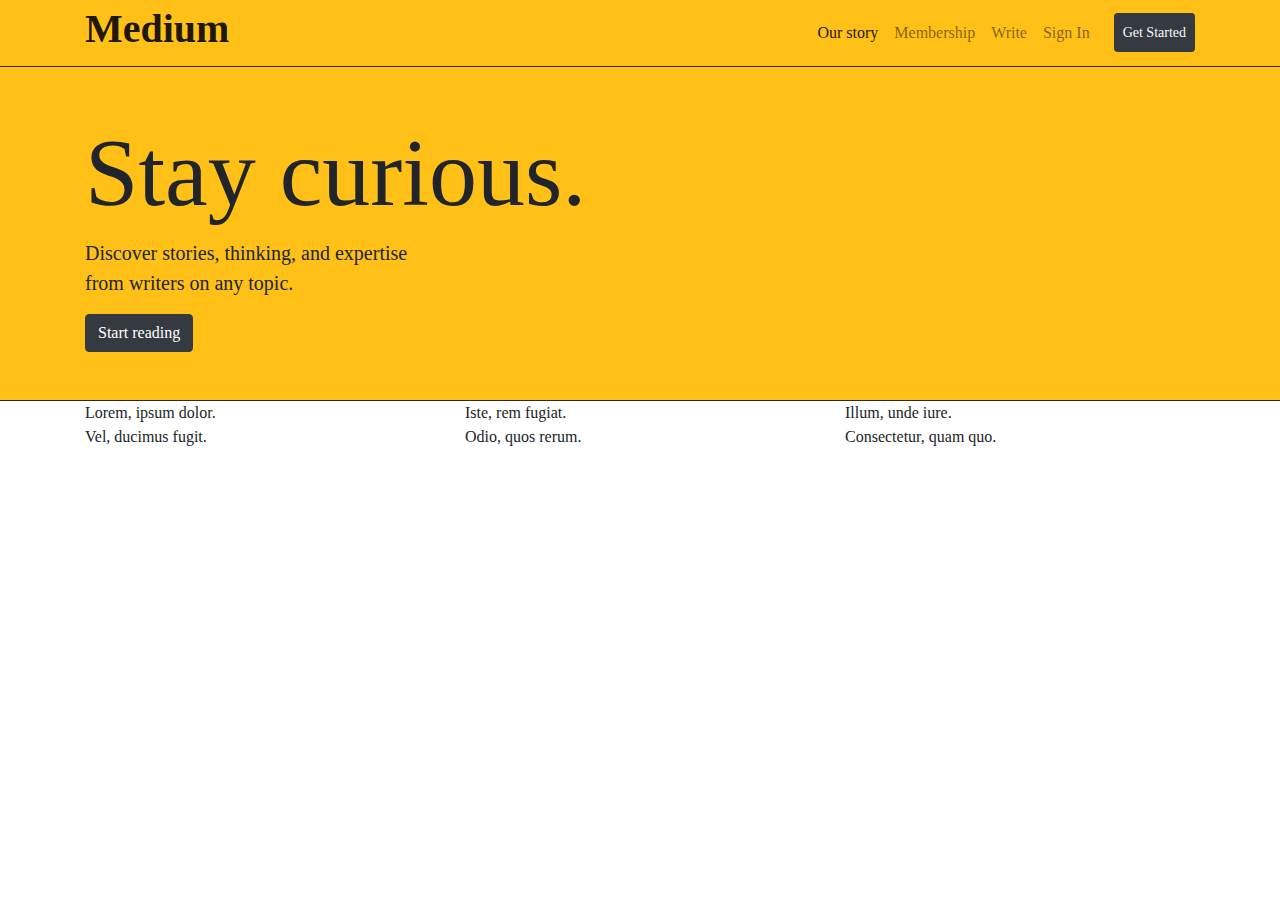
==== frontend-baslangic/medium-clone/index.html @ 6f7d8fd8 "organizing" ====
<!DOCTYPE html>
<html lang="en">
  <head>
    <meta charset="UTF-8" />
    <meta http-equiv="X-UA-Compatible" content="IE=edge" />
    <meta
      name="viewport"
      content="width=device-width, initial-scale=1, shrink-to-fit=no"
    />
    <link rel="stylesheet" href="css/bootstrap.min.css" />
    <link rel="stylesheet" href="fontawesome/css/all.min.css" />

    <link rel="stylesheet" href="css/medium.css" />
    <title>Medium</title>
  </head>

  <body>
    <div class="bg-yellow border-bottom-dark">
      <div class="container">
        <nav class="navbar navbar-expand-lg navbar-light p-0">
          <a class="navbar-brand" href="#"
            ><h1><strong>Medium</strong></h1></a
          >
          <button
            class="navbar-toggler"
            type="button"
            data-toggle="collapse"
            data-target="#navbarNav"
            aria-controls="navbarNav"
            aria-expanded="false"
            aria-label="Toggle navigation"
          >
            <span class="navbar-toggler-icon"></span>
          </button>
          <div class="collapse navbar-collapse" id="navbarNav">
            <ul class="navbar-nav ml-auto">
              <li class="nav-item active">
                <a class="nav-link" href="#"
                  >Our story <span class="sr-only">(current)</span></a
                >
              </li>
              <li class="nav-item">
                <a class="nav-link" href="#"> Membership</a>
              </li>
              <li class="nav-item"><a class="nav-link" href="#"> Write</a></li>
              <li class="nav-item">
                <a class="nav-link" href="#"> Sign In</a>
              </li>
              <li class="nav-item">
                <a
                  class="nav-link btn btn-dark btn-sm text-light ml-3"
                  href="#"
                >
                  Get Started</a
                >
              </li>
            </ul>
          </div>
        </nav>
      </div>
    </div>
    <div class="bg-yellow py-5 border-bottom-dark">
      <div class="div">
        <div class="container">
          <div class="row">
            <div class="col-6">
              <div>
                <h1 class="display-1">Stay curious.</h1>
                <p class="lead">
                  Discover stories, thinking, and expertise <br />
                  from writers on any topic.
                </p>
              </div>
              <div class="div">
                <span>
                  <button class="btn btn-dark">Start reading</button>
                </span>
              </div>
            </div>
            <div class="col-6">
              <img
                src="https://picsum.photos/id/274/300/300"
                alt=""
                class="rounded-circle float-right"
              />
            </div>
          </div>
        </div>
      </div>
    </div>

    <div class="container">
      <div class="row">
        <div class="col-12"></div>
        <div class="col-4">Lorem, ipsum dolor.</div>
        <div class="col-4">Iste, rem fugiat.</div>
        <div class="col-4">Illum, unde iure.</div>
        <div class="col-4">Vel, ducimus fugit.</div>
        <div class="col-4">Odio, quos rerum.</div>
        <div class="col-4">Consectetur, quam quo.</div>
      </div>
    </div>

    <script src="js/jquery-3.5.1.slim.min.js"></script>
    <script src="js/bootstrap.bundle.min.js"></script>
  </body>
</html>
---- frontend-baslangic/medium-clone/css/medium.css ----
.container {
  font-family: "PT Serif", serif;
}

.bg-yellow {
  background-color: #ffc017;
}

.border-bottom-dark {
  border-bottom: solid 1px rgba(41, 41, 41, 1);
}
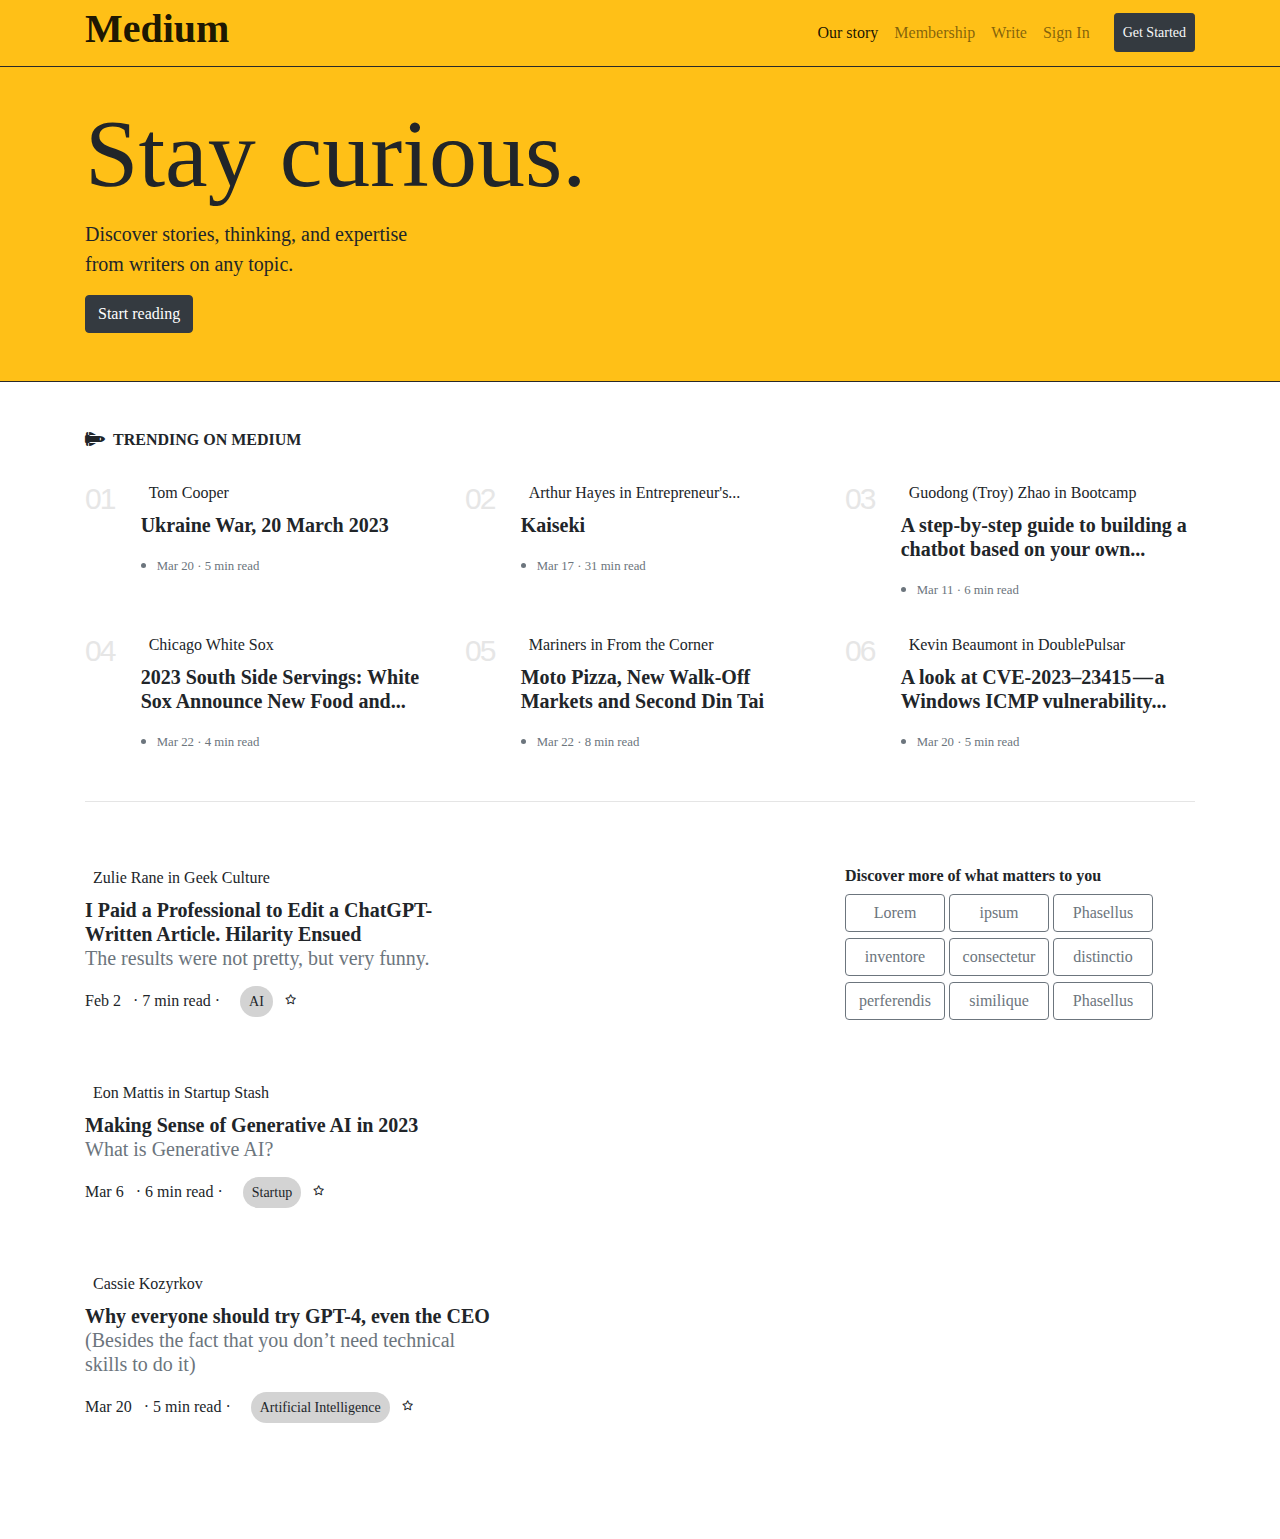
==== commit 16e9450b: "update" ====
--- a/frontend-baslangic/medium-clone/index.html
+++ b/frontend-baslangic/medium-clone/index.html
@@ -14,8 +14,8 @@
     <title>Medium</title>
   </head>
 
-  <body>
-    <div class="bg-yellow border-bottom-dark">
+  <body style="margin-bottom: 100px">
+    <div class="bg-yellow border-bottom-dark fixed-top">
       <div class="container">
         <nav class="navbar navbar-expand-lg navbar-light p-0">
           <a class="navbar-brand" href="#"
@@ -59,7 +59,7 @@
         </nav>
       </div>
     </div>
-    <div class="bg-yellow py-5 border-bottom-dark">
+    <div class="bg-yellow py-5 border-bottom-dark  mt-5">
       <div class="div">
         <div class="container">
           <div class="row">
@@ -79,7 +79,7 @@
             </div>
             <div class="col-6">
               <img
-                src="https://picsum.photos/id/274/300/300"
+                src="https://picsum.photos/id/274/250/250"
                 alt=""
                 class="rounded-circle float-right"
               />
@@ -88,20 +88,330 @@
         </div>
       </div>
     </div>
-
-    <div class="container">
+    
+
+    <div class="container mt-5">
       <div class="row">
-        <div class="col-12"></div>
-        <div class="col-4">Lorem, ipsum dolor.</div>
-        <div class="col-4">Iste, rem fugiat.</div>
-        <div class="col-4">Illum, unde iure.</div>
-        <div class="col-4">Vel, ducimus fugit.</div>
-        <div class="col-4">Odio, quos rerum.</div>
-        <div class="col-4">Consectetur, quam quo.</div>
+        <div class="col-12 mb-4">
+          <h6>
+            <i class="fa-solid fa-shuttle-space"></i>
+            <strong class="ml-1">TRENDING ON MEDIUM</strong>
+          </h6>
+        </div>
+        <article class="col-sm-4">
+          <div class="row">
+            <div class="col-1">
+              <!-- <h6 class="text-black-50">
+                <strong>01</strong>
+              </h6> -->
+              <span class="bu fh fi fj fk fl">01</span>
+            </div>
+            <div class="col-10 ml-4">
+              <img
+                class="rounded-circle"
+                src="https://picsum.photos/id/11/25/25"
+                alt=""
+              />
+              <span class="text-body ml-1"> Tom Cooper</span>
+              <h5 class="mt-2 mb-0">
+                <strong> Ukraine War, 20 March 2023 </strong>
+              </h5>
+              <ul class="text-muted p-3 d-flex justify-content-start">
+                <li><small> Mar 20 · 5 min read </small></li>
+              </ul>
+            </div>
+          </div>
+        </article>
+        <article class="col-sm-4">
+          <div class="row">
+            <div class="col-1">
+              <!-- <h6 class="text-black-50">
+                <strong>01</strong>
+              </h6> -->
+              <span class="bu fh fi fj fk fl">02</span>
+            </div>
+            <div class="col-10 ml-4">
+              <img
+                class="rounded-circle"
+                src="https://picsum.photos/id/12/25/25"
+                alt=""
+              />
+              <span class="text-body ml-1">
+                Arthur Hayes in Entrepreneur's...
+              </span>
+              <h5 class="mt-2 mb-0">
+                <strong> Kaiseki </strong>
+              </h5>
+              <ul class="text-muted p-3 d-flex justify-content-start">
+                <li><small> Mar 17 · 31 min read </small></li>
+              </ul>
+            </div>
+          </div>
+        </article>
+        <article class="col-sm-4">
+          <div class="row">
+            <div class="col-1">
+              <!-- <h6 class="text-black-50">
+                <strong>01</strong>
+              </h6> -->
+              <span class="bu fh fi fj fk fl">03</span>
+            </div>
+            <div class="col-10 ml-4">
+              <img
+                class="rounded-circle"
+                src="https://picsum.photos/id/14/25/25"
+                alt=""
+              />
+              <span class="text-body ml-1">
+                Guodong (Troy) Zhao in Bootcamp</span
+              >
+              <h5 class="mt-2 mb-0">
+                <strong>
+                  A step-by-step guide to building a chatbot based on your
+                  own...
+                </strong>
+              </h5>
+              <ul class="text-muted p-3 d-flex justify-content-start">
+                <li><small> Mar 11 · 6 min read </small></li>
+              </ul>
+            </div>
+          </div>
+        </article>
+        <article class="col-sm-4">
+          <div class="row">
+            <div class="col-1">
+              <!-- <h6 class="text-black-50">
+                <strong>01</strong>
+              </h6> -->
+              <span class="bu fh fi fj fk fl">04</span>
+            </div>
+            <div class="col-10 ml-4">
+              <img
+                class="rounded-circle"
+                src="https://picsum.photos/id/15/25/25"
+                alt=""
+              />
+              <span class="text-body ml-1"> Chicago White Sox </span>
+              <h5 class="mt-2 mb-0">
+                <strong>
+                  2023 South Side Servings: White Sox Announce New Food and...
+                </strong>
+              </h5>
+              <ul class="text-muted p-3 d-flex justify-content-start">
+                <li><small> Mar 22 · 4 min read </small></li>
+              </ul>
+            </div>
+          </div>
+        </article>
+        <article class="col-sm-4">
+          <div class="row">
+            <div class="col-1">
+              <!-- <h6 class="text-black-50">
+                <strong>01</strong>
+              </h6> -->
+              <span class="bu fh fi fj fk fl">05</span>
+            </div>
+            <div class="col-10 ml-4">
+              <img
+                class="rounded-circle"
+                src="https://picsum.photos/id/16/25/25"
+                alt=""
+              />
+              <span class="text-body ml-1"> Mariners in From the Corner </span>
+              <h5 class="mt-2 mb-0">
+                <strong
+                  >Moto Pizza, New Walk-Off Markets and Second Din Tai
+                </strong>
+              </h5>
+              <ul class="text-muted p-3 d-flex justify-content-start">
+                <li><small> Mar 22 · 8 min read </small></li>
+              </ul>
+            </div>
+          </div>
+        </article>
+        <article class="col-sm-4">
+          <div class="row">
+            <div class="col-1">
+              <!-- <h6 class="text-black-50">
+                <strong>01</strong>
+              </h6> -->
+              <span class="bu fh fi fj fk fl">06</span>
+            </div>
+            <div class="col-10 ml-4">
+              <img
+                class="rounded-circle"
+                src="https://picsum.photos/id/17/25/25"
+                alt=""
+              />
+              <span class="text-body ml-1">
+                Kevin Beaumont in DoublePulsar</span
+              >
+              <h5 class="mt-2 mb-0">
+                <strong>
+                  A look at CVE-2023–23415 — a Windows ICMP vulnerability...
+                </strong>
+              </h5>
+              <ul class="text-muted p-3 d-flex justify-content-start">
+                <li><small> Mar 20 · 5 min read </small></li>
+              </ul>
+            </div>
+          </div>
+        </article>
+      </div>
+      <hr>
+      <div class="row">
+        <section class="col-sm-8">
+          <div class="row mt-5">
+            <div class="col-sm-7">
+              <img
+                class="rounded-circle"
+                src="https://picsum.photos/id/18/25/25"
+                alt=""
+              />
+              <span class="text-body ml-1"> Zulie Rane in Geek Culture</span>
+              <h5 class="mt-2 mb-0">
+                <strong>
+                  I Paid a Professional to Edit a ChatGPT-Written Article.
+                  Hilarity Ensued
+                </strong>
+                <p class="text-muted">
+                  The results were not pretty, but very funny.
+                </p>
+              </h5>
+              <ul class="list-inline">
+                <li class="list-inline-item">Feb 2</li>
+                <li class="list-inline-item">· 7 min read ·</li>
+                <li class="list-inline-item">
+                  <li class="list-inline-item btn btn-sm ai">AI</li>
+                </li>
+                <li class="list-inline-item">
+                  <i class="fa-regular fa-star fa-2xs"></i>
+                </li>
+              </ul>
+            </div>
+            <div class="col-sm-4 pl-0">
+              <img
+                class="w-100"
+                src="https://picsum.photos/id/19/300/200"
+                alt=""
+              />
+            </div>
+          </div>
+          <div class="row mt-5">
+            <div class="col-sm-7">
+              <img
+                class="rounded-circle"
+                src="https://picsum.photos/id/24/25/25"
+                alt=""
+              />
+              <span class="text-body ml-1"> Eon Mattis
+                in
+                Startup Stash</span>
+              <h5 class="mt-2 mb-0">
+                <strong>
+                  Making Sense of Generative AI in 2023
+                </strong>
+                <p class="text-muted">
+                  What is Generative AI?
+                </p>
+              </h5>
+              <ul class="list-inline">
+                <li class="list-inline-item">Mar 6</li>
+                <li class="list-inline-item">· 6 min read
+                  ·</li>
+                <li class="list-inline-item">
+                  <li class="list-inline-item btn btn-sm ai">Startup</li>
+                </li>
+                <li class="list-inline-item">
+                  <i class="fa-regular fa-star fa-2xs"></i>
+                </li>
+              </ul>
+            </div>
+            <div class="col-sm-4 pl-0">
+              <img
+                class="w-100"
+                src="https://picsum.photos/id/25/300/200"
+                alt=""
+              />
+            </div>
+          </div>
+          <div class="row mt-5">
+            <div class="col-sm-7">
+              <img
+                class="rounded-circle"
+                src="https://picsum.photos/id/23/25/25"
+                alt=""
+              />
+              <span class="text-body ml-1"> Cassie Kozyrkov</span>
+              <h5 class="mt-2 mb-0">
+                <strong>
+                  Why everyone should try GPT-4, even the CEO
+                </strong>
+                <p class="text-muted">
+                  (Besides the fact that you don’t need technical skills to do it)
+                </p>
+              </h5>
+              <ul class="list-inline">
+                <li class="list-inline-item">Mar 20</li>
+                <li class="list-inline-item">· 5 min read ·</li>
+                <li class="list-inline-item">
+                  <li class="list-inline-item btn btn-sm ai">Artificial Intelligence
+
+                  </li>
+                </li>
+                <li class="list-inline-item">
+                  <i class="fa-regular fa-star fa-2xs"></i>
+                </li>
+              </ul>
+            </div>
+            <div class="col-sm-4 pl-0">
+              <img
+                class="w-100"
+                src="https://picsum.photos/id/22/300/200"
+                alt=""
+              />
+            </div>
+          </div>
+        </section>
+
+        <aside class="col-sm-4 mt-5">
+          <h6><strong>Discover more of what matters to you</strong></h6>
+          <ul class="list-inline aside-buttons">
+            <li class="btn btn-outline-secondary" style="width: 100px">
+              Lorem
+            </li>
+            <li class="btn btn-outline-secondary" style="width: 100px">
+              ipsum
+            </li>
+            <li class="btn btn-outline-secondary" style="width: 100px">
+              Phasellus
+            </li>
+            <li class="btn btn-outline-secondary" style="width: 100px">
+              inventore
+            </li>
+            <li class="btn btn-outline-secondary" style="width: 100px">
+              consectetur
+            </li>
+            <li class="btn btn-outline-secondary" style="width: 100px">
+              distinctio
+            </li>
+            <li class="btn btn-outline-secondary" style="width: 100px">
+              perferendis
+            </li>
+            <li class="btn btn-outline-secondary" style="width: 100px">
+              similique
+            </li>
+            <li class="btn btn-outline-secondary" style="width: 100px">
+              Phasellus
+            </li>
+          </ul>
+        </aside>
       </div>
     </div>
+    <!-- container end -->
 
     <script src="js/jquery-3.5.1.slim.min.js"></script>
     <script src="js/bootstrap.bundle.min.js"></script>
+    <script src="https://cdn.lordicon.com/ritcuqlt.js"></script>
   </body>
 </html>
--- a/frontend-baslangic/medium-clone/css/medium.css
+++ b/frontend-baslangic/medium-clone/css/medium.css
@@ -9,3 +9,26 @@
 .border-bottom-dark {
   border-bottom: solid 1px rgba(41, 41, 41, 1);
 }
+
+.bu,
+.fh,
+.fi,
+.fj,
+.fk,
+.fl {
+  color: rgba(230, 230, 230, 1);
+  letter-spacing: -2px;
+  line-height: 36px;
+  font-size: 30px;
+  font-weight: 500;
+  font-family: sohne, "Helvetica Neue", Helvetica, Arial, sans-serif;
+}
+
+.aside-buttons > li {
+  margin-bottom: 6px;
+}
+
+.ai {
+  background-color: lightgrey;
+  border-radius: 25px;
+}
